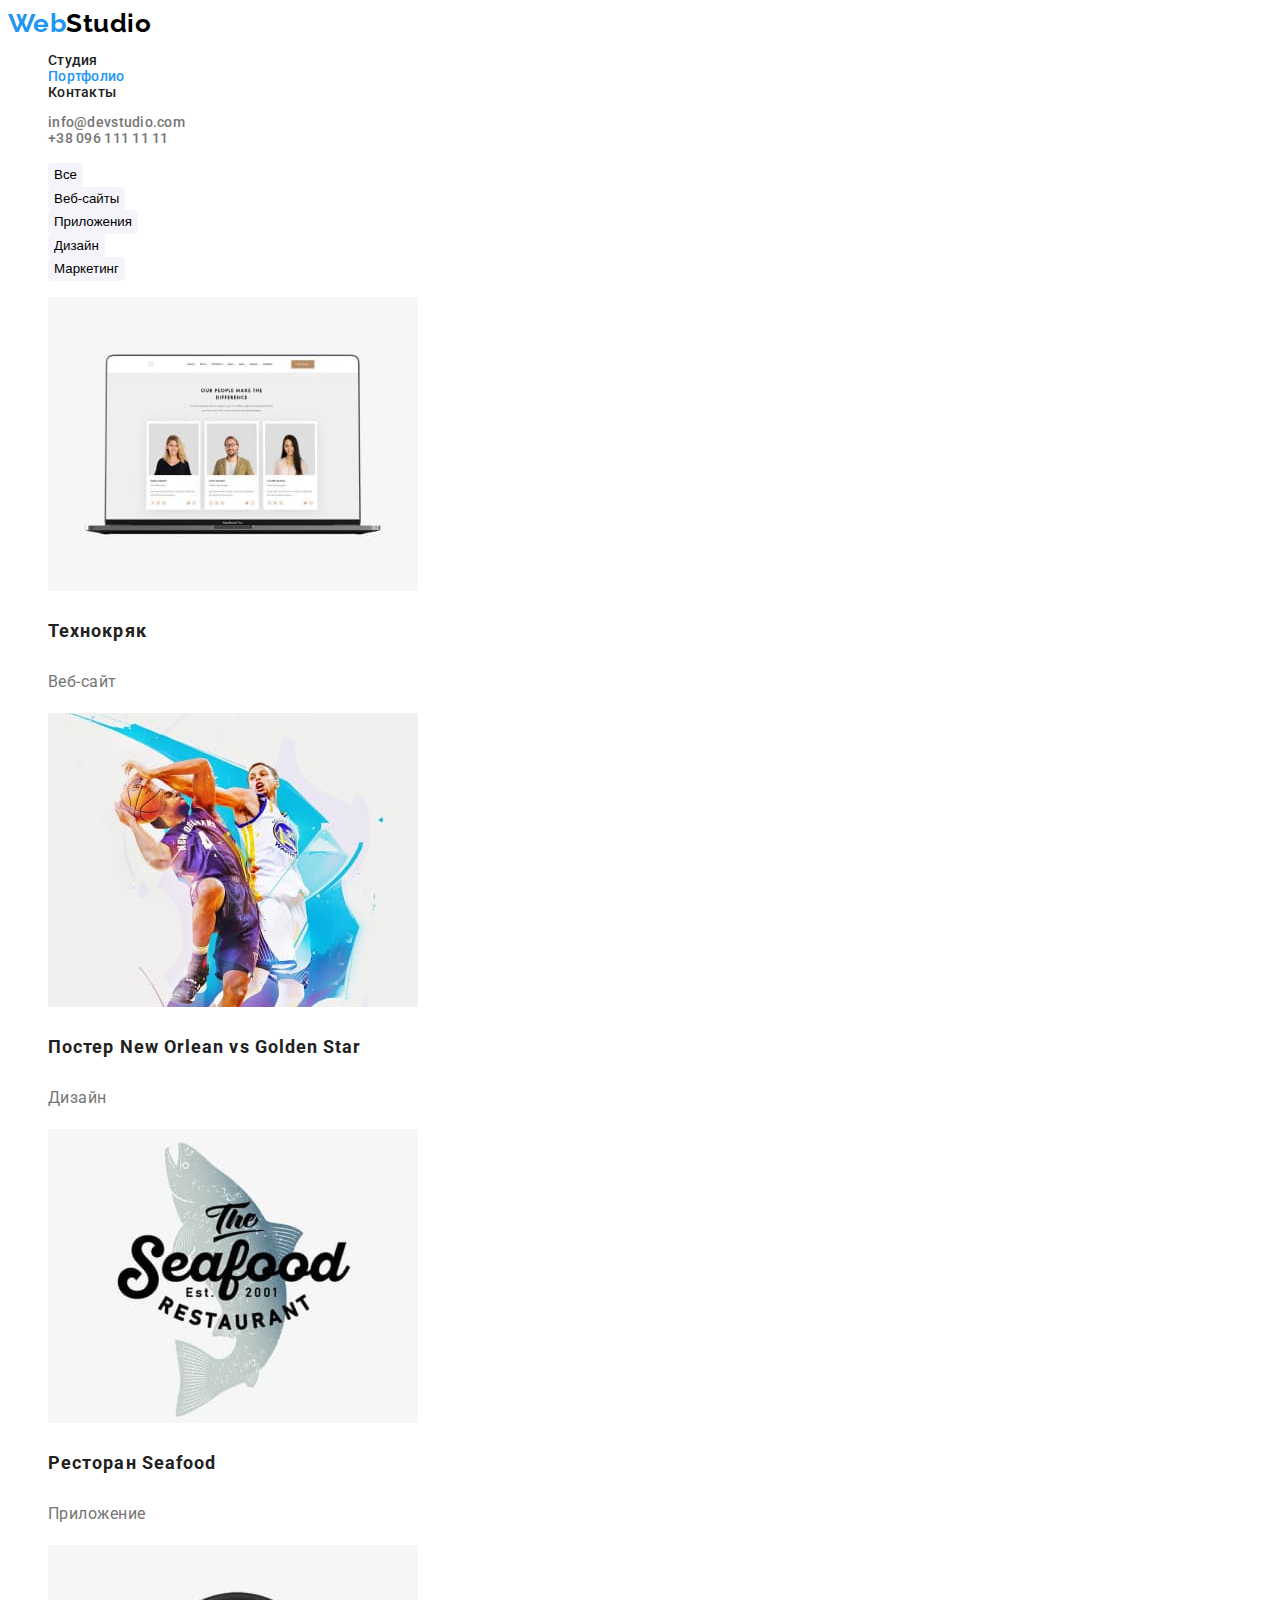
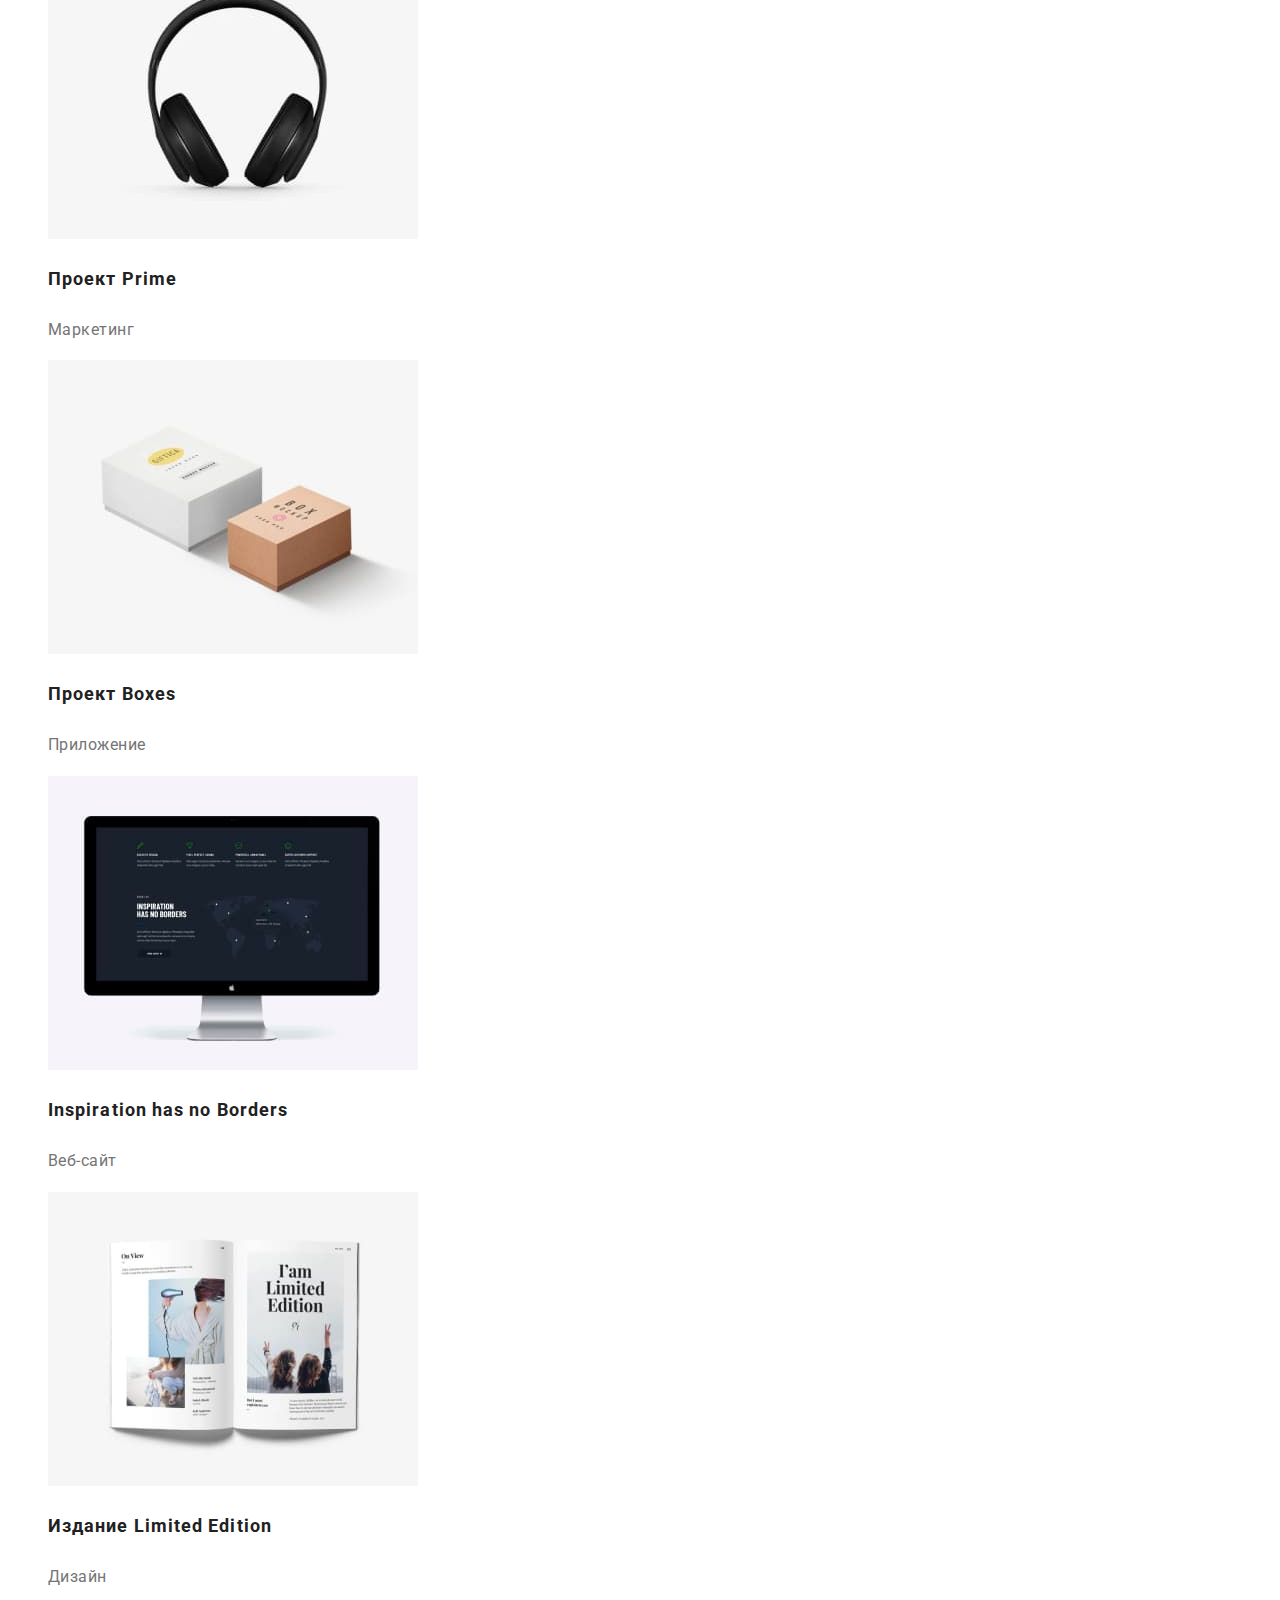
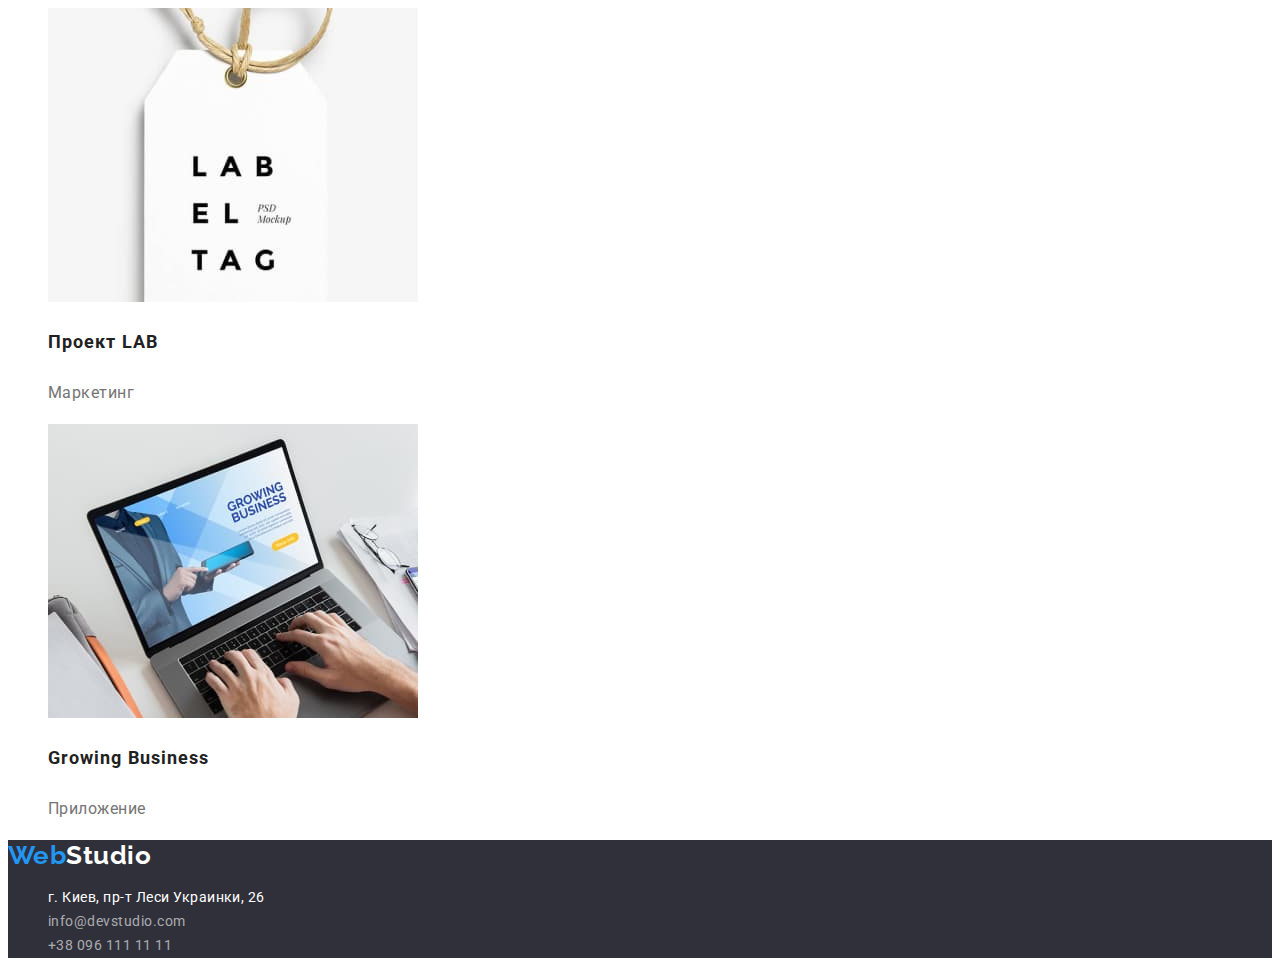
==== portfolio.html @ 3be4a18a "Додав файли з ДЗ 02" ====
<!DOCTYPE html>
<html lang="ru">

<head>
    <meta charset="UTF-8">
    <meta http-equiv="X-UA-Compatible" content="IE=edge">
    <meta name="viewport" content="width=device-width, initial-scale=1.0">
    <title>Студия</title>
    <link rel="preconnect" href="https://fonts.googleapis.com">
    <link rel="preconnect" href="https://fonts.gstatic.com" crossorigin>
    <link
        href="https://fonts.googleapis.com/css2?family=Raleway:wght@700&family=Roboto:wght@400;500;700;900&display=swap"
        rel="stylesheet">
    <link rel="stylesheet" href="./css/styles.css">
</head>

<body>
    <header>
        <nav class="site-nav">
            <a href="./index.html" class="logo">Web<span class="studio">Studio</span></a>
            <ul class="link">
                <li><a href="./index.html" class="link">Студия</a></li>
                <li><a href="./portfolio.html" class="link current">Портфолио</a></li>
                <li><a href="#contacts" class="link">Контакты</a></li>
            </ul>
        </nav>
        <ul class="contact-header">
            <li>
                <a href="mailto:info@devstudio.com" class="e-mail">info@devstudio.com</a>
            </li>
            <li>
                <a href="tel:+380961111111" class="tel">+38 096 111 11 11</a>
            </li>
        </ul>
    </header>

    <main> 

        <section class="products">
            <h1 class="products title" hidden>Реализованные проекты</h1>
                <ul  class="filter">
                    <li><button type="button" class="button all">Все</button></li>
                    <li><button type="button" class="button sites">Веб-сайты</button></li>
                    <li><button type="button" class="button apps">Приложения</button></li>
                    <li><button type="button" class="button design">Дизайн</button></li>
                    <li><button type="button" class="button marketing">Маркетинг</button></li>
                </ul>

                <ul class="projects">
                    <li>
                        <a href="" class="project">
                        <img src="images/portfolio/portfolio-project01.jpg" alt="Ноутбук с открытым сайтом на странице Наша команда" width="370" height="294">
                        <h3 class="project title">Технокряк</h3>
                        <p class="project text">Веб-сайт</p>
                        </a>
                    </li>
                    <li>
                        <a href="" class="project">
                        <img src="images/portfolio/portfolio-project02.jpg" alt="Баскетболист Голден Стар ставит блок игроку Нью Орлеан" width="370" height="294">
                        <h3 class="project title">Постер New Orlean vs Golden Star</h3>
                        <p class="project text">Дизайн</p>
                        </a>
                    </li>
                    <li>
                        <a href="" class="project">
                        <img src="images/portfolio/portfolio-project03.jpg" alt="Лого ресторана с изображением лосося" width="370" height="294">
                        <h3 class="project title">Ресторан Seafood</h3>
                        <p class="project text">Приложение</p>
                        </a>
                    </li>
                    <li>
                        <a href="" class="project">
                        <img src="images/portfolio/portfolio-project04.jpg" alt="Черные беспроводные наушники" width="370" height="294">
                        <h3 class="project title">Проект Prime</h3>
                        <p class="project text">Маркетинг</p>
                        </a>
                    </li>
                    <li>
                        <a href="" class="project">
                        <img src="images/portfolio/portfolio-project05.jpg" alt="Две коробки, белая большего размера, бежевая в два раза меньше" width="370" height="294">
                        <h3 class="project title">Проект Boxes</h3>
                        <p class="project text">Приложение</p>
                        </a>
                    </li>
                    <li>
                        <a href="" class="project">
                        <img src="images/portfolio/portfolio-project06.jpg" alt="Главная страница сайта черного цвета с изображением карты мира" width="370" height="294">
                        <h3 class="project title">Inspiration has no Borders</h3>
                        <p class="project text">Веб-сайт</p>
                        </a>
                    </li>
                    <li>
                        <a href="" class="project">
                        <img src="images/portfolio/portfolio-project07.jpg" alt="Открытый журнал с изображенем девушек" width="370" height="294">
                        <h3 class="project title">Издание Limited Edition</h3>
                        <p class="project text">Дизайн</p>
                        </a>
                    </li>
                    <li>
                        <a href="" class="project">
                        <img src="images/portfolio/portfolio-project08.jpg" alt="Бумажная белая бирка на бежевой веревке с надписью Лаб ель Таг" width="370" height="294">
                        <h3 class="project title">Проект LAB</h3>
                        <p class="project text">Маркетинг</p>
                        </a>
                    </li>
                    <li>
                        <a href="" class="project">
                        <img src="images/portfolio/portfolio-project09.jpg" alt="Мужские руки расположены на клавиатуре ноутбука, на екране главная страница приложения" width="370" height="294">
                        <h3 class="project title">Growing Business</h3>
                        <p class="project text">Приложение</p>
                        </a>
                    </li>
                </ul>
        </section>
    </main>

    <footer>
        <a href="./index.html" class="logo">Web<span class="studio">Studio</span></a>
        <address id="contacts">
            <ul>
                <li class="contact-footer">
                    <a href="https://goo.gl/maps/KWoEnxQkHuekiheN8" class="location" rel="noopener noreferrer"
                        target="_blank">г. Киев, пр-т Леси Украинки, 26</a>
                </li>
                <li class="contact-footer">
                    <a href="mailto:info@devstudio.com" class="mail">info@devstudio.com</a>
                </li>
                <li class="contact-footer">
                    <a href="tel:+380961111111" class="phone">+38 096 111 11 11</a>
                </li>
            </ul>
        </address>
    </footer>

</body>
</html>
---- css/styles.css ----
:root {
  --primary-font-color: #757575;
  --hover-focus-color: #2196f3;
  --header-color: #212121;
}

body {
  background-color: #ffffff;
  font-family: Roboto, sans-serif;
  color: var(--primary-font-color);
  letter-spacing: 0.03em;
}

.title {
  color: var(--header-color);
}

/* header */
/* navigation */

.logo {
  font-family: raleway, sans-serif;
  text-decoration: none;
  font-weight: 700;
  font-size: 26px;
  line-height: 1.2;
  color: var(--hover-focus-color);
}

.site-nav .logo .studio {
  color: #000000;
}

.link,
.contact-header,
.e-mail,
.tel {
  list-style-type: none;
  text-decoration: none;
  font-weight: 500;
  font-size: 14px;
  line-height: 1.14;
  letter-spacing: 0.02em;
}

.site-nav .link {
  color: var(--header-color);
}
.link .current {
  color: var(--hover-focus-color);
}

.link:hover,
.link:focus {
  color: var(--hover-focus-color);
}

.e-mail,
.tel {
  color: var(--primary-font-color);
}

.e-mail:hover,
.e-mail:focus,
.tel:hover,
.tel:focus {
  color: var(--hover-focus-color);
}

/* main */
/* hero-section */
.hero-section {
  background-color: #2f303a;
}

.hero-section.title {
  color: #ffffff;
  font-weight: 900;
  font-size: 44px;
  line-height: 1.36;
  text-align: center;
  letter-spacing: 0.06em;
  text-transform: uppercase;
}

.hero-section .button {
  background: var(--hover-focus-color);
  border: none;
  border-radius: 4px;
  color: #ffffff;
  font-weight: 700;
  font-size: 16px;
  line-height: 1.87;
  letter-spacing: 0.06em;
}

.hero-section .button:hover,
.button:focus {
  background: #188ce8;
}

.button {
  cursor: pointer;
}

/* features-secnion */
.feature {
  list-style-type: none;
  font-size: 14px;
}

.feature .title {
  line-height: 1.14;
  text-transform: uppercase;
}

.feature .text {
  line-height: 1.71;
}

/* services-section */
.images {
  list-style-type: none;
}

.services.title {
  font-size: 36px;
  line-height: 1.17;
  text-align: center;
}

/* team-section */
.team {
  background: #f5f4fa;
}

.team .title {
  text-align: center;
  font-size: 36px;
  line-height: 1.17;
}

.team .card .title {
  font-weight: 500;
}

.team .card {
  background: #ffffff;
  list-style-type: none;
  text-align: center;
  font-size: 16px;
  line-height: 1.19;
}

/* footer */
footer {
  background: #2f303a;
  font-size: 14px;
  line-height: 1.71;
}

.logo .studio {
  color: #ffffff;
}

.location {
  text-decoration: none;
  font-style: normal;
  color: #ffffff;
}

.contact-footer {
  list-style-type: none;
  font-style: normal;
}

.contact-footer .mail,
.phone {
  color: rgba(255, 255, 255, 0.6);
  text-decoration: none;
}

.location:hover,
.location:focus,
.mail:hover,
.mail:focus,
.phone:hover,
.phone:focus {
  color: var(--hover-focus-color);
}

/* portfolio-page */
/* main-products */
.filter {
  list-style-type: none;
}

.filter .button.all,
.sites,
.apps,
.design,
.marketing {
  background: #f5f4fa;
  border: none;
  border-radius: 4px;
  font-weight: 500;
  line-height: 1.62;
}

.filter .button:active,
.filter .button:hover,
.filter .button:focus {
  background: var(--hover-focus-color);
  color: #ffffff;
}

.projects {
  list-style-type: none;
}

.project {
  text-decoration: none;
  background: #ffffff;
}

.project .title {
  text-decoration: none;
  font-size: 18px;
  line-height: 2;
  letter-spacing: 0.06em;
}

.project .text {
  color: var(--primary-font-color);
  font-size: 16px;
  line-height: 1.87;
}
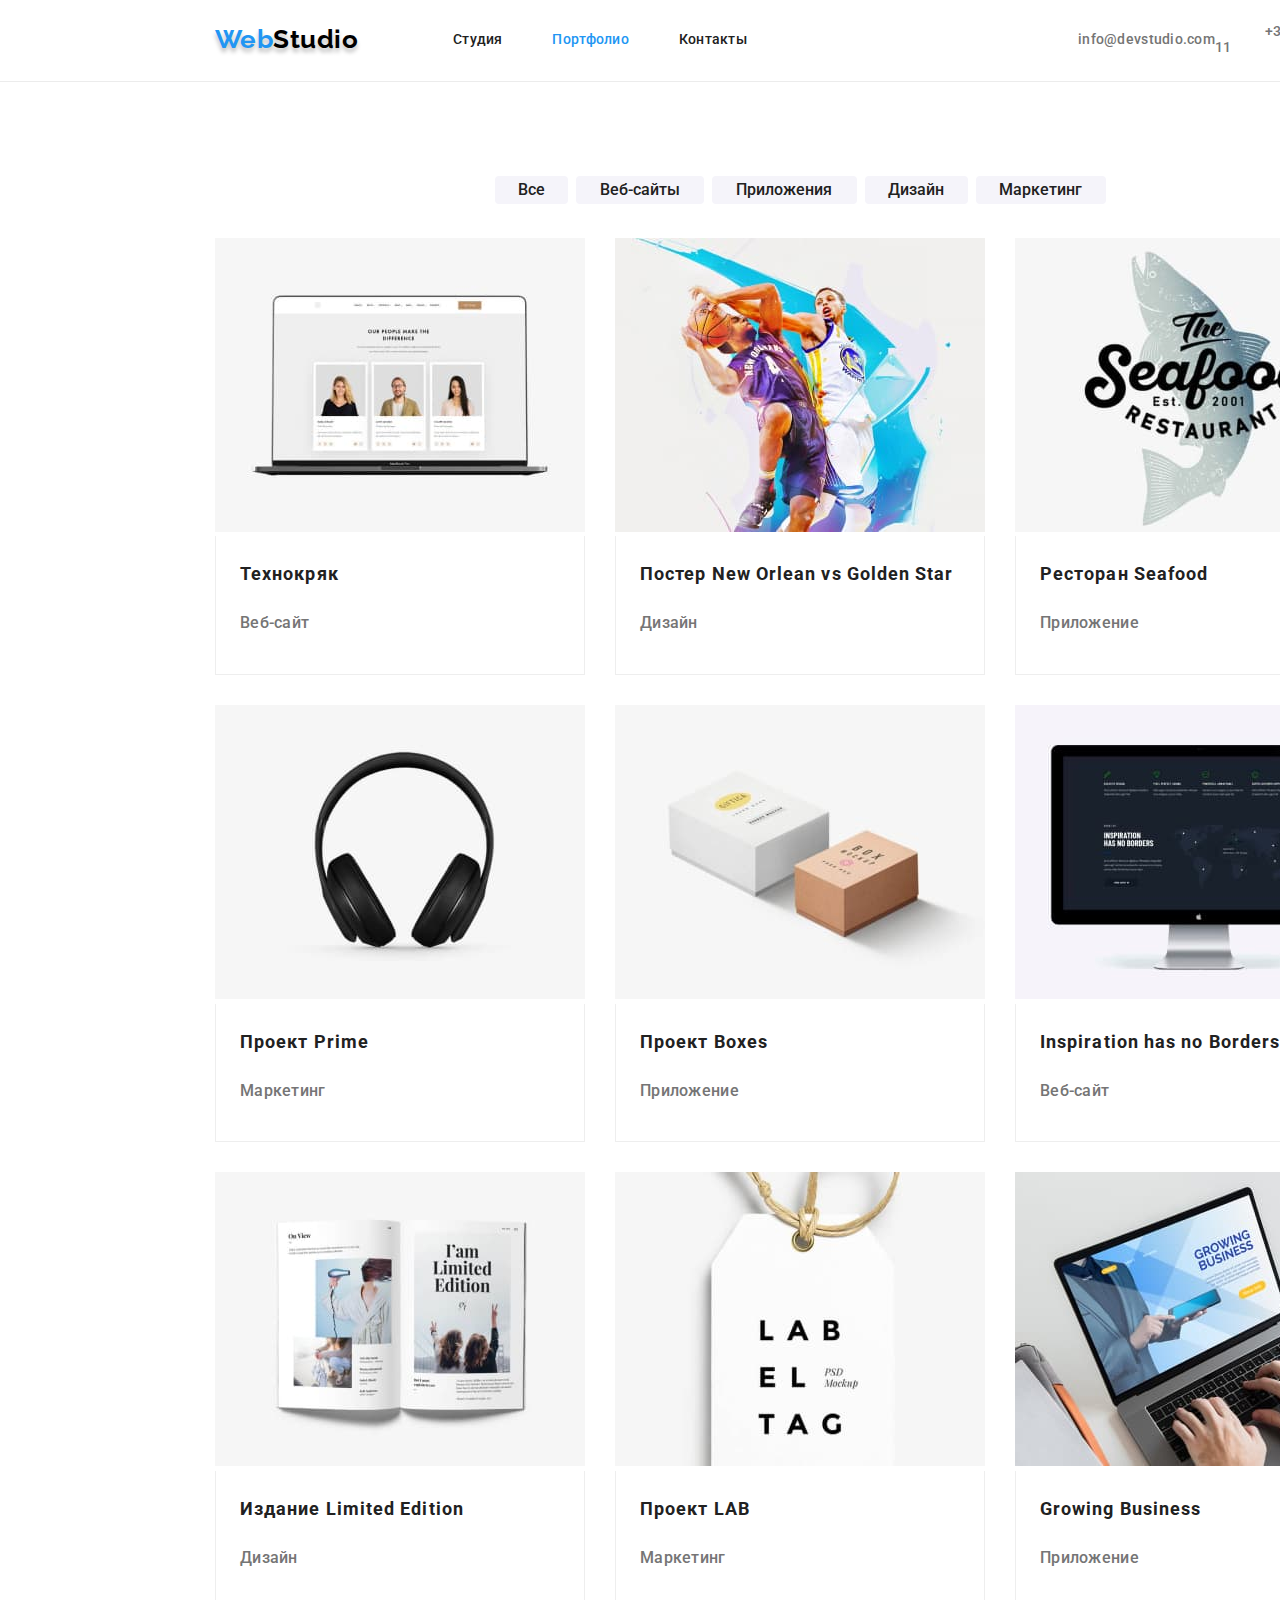
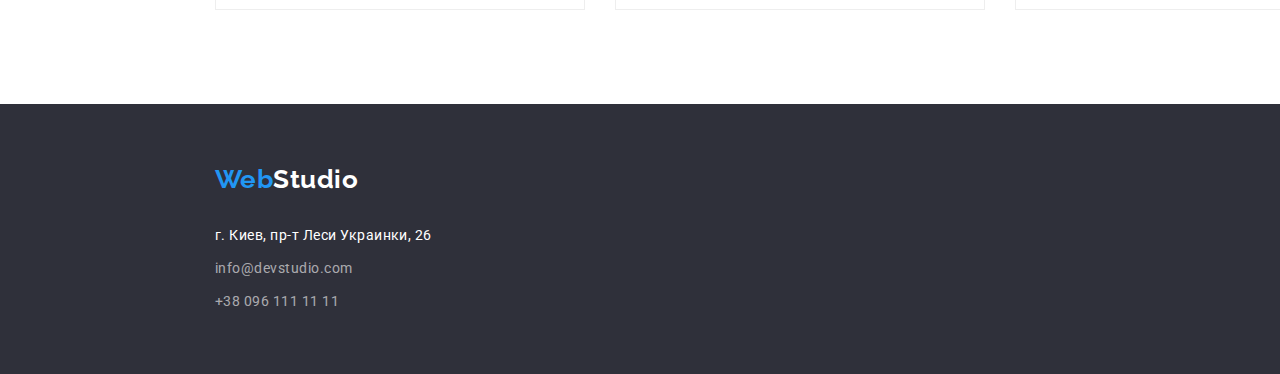
==== commit bbae1333: "До внутрішньої перевірки" ====
--- a/portfolio.html
+++ b/portfolio.html
@@ -6,6 +6,7 @@
     <meta http-equiv="X-UA-Compatible" content="IE=edge">
     <meta name="viewport" content="width=device-width, initial-scale=1.0">
     <title>Студия</title>
+    <link rel="stylesheet" href="./css/modern-normalize.css">
     <link rel="preconnect" href="https://fonts.googleapis.com">
     <link rel="preconnect" href="https://fonts.gstatic.com" crossorigin>
     <link
@@ -15,122 +16,154 @@
 </head>
 
 <body>
-    <header>
-        <nav class="site-nav">
-            <a href="./index.html" class="logo">Web<span class="studio">Studio</span></a>
-            <ul class="link">
-                <li><a href="./index.html" class="link">Студия</a></li>
-                <li><a href="./portfolio.html" class="link current">Портфолио</a></li>
-                <li><a href="#contacts" class="link">Контакты</a></li>
+    <header class="header section site-nav">
+        <div class="container">
+            <nav class="site-nav">
+                <a href="./index.html" class="logo">Web<span class="studio">Studio</span></a>
+                <ul class="links">
+                    <li class="link"><a href="./index.html" class="page">Студия</a></li>
+                    <li class="link"><a href="./portfolio.html" class="page current">Портфолио</a></li>
+                    <li class="link"><a href="#contacts" class="page">Контакты</a></li>
+                </ul>
+            </nav>
+            <ul class="contact-header">
+                <li>
+                    <a href="mailto:info@devstudio.com" class="e-mail">info@devstudio.com</a>
+                </li>
+                <li>
+                    <a href="tel:+380961111111" class="tel">+38 096 111 11 11</a>
+                </li>
             </ul>
-        </nav>
-        <ul class="contact-header">
-            <li>
-                <a href="mailto:info@devstudio.com" class="e-mail">info@devstudio.com</a>
-            </li>
-            <li>
-                <a href="tel:+380961111111" class="tel">+38 096 111 11 11</a>
-            </li>
-        </ul>
+        </div>
     </header>
 
     <main> 
 
-        <section class="products">
-            <h1 class="products title" hidden>Реализованные проекты</h1>
-                <ul  class="filter">
-                    <li><button type="button" class="button all">Все</button></li>
-                    <li><button type="button" class="button sites">Веб-сайты</button></li>
-                    <li><button type="button" class="button apps">Приложения</button></li>
-                    <li><button type="button" class="button design">Дизайн</button></li>
-                    <li><button type="button" class="button marketing">Маркетинг</button></li>
-                </ul>
+        <section class="products section">
+            <div class="container">
+                <h1 class="products title">Реализованные проекты</h1>
+                    <ul  class="filters">
+                        <li><button type="button" class="button all">Все</button></li>
+                        <li><button type="button" class="button sites">Веб-сайты</button></li>
+                        <li><button type="button" class="button apps">Приложения</button></li>
+                        <li><button type="button" class="button design">Дизайн</button></li>
+                        <li><button type="button" class="button marketing">Маркетинг</button></li>
+                    </ul>
 
-                <ul class="projects">
-                    <li>
-                        <a href="" class="project">
-                        <img src="images/portfolio/portfolio-project01.jpg" alt="Ноутбук с открытым сайтом на странице Наша команда" width="370" height="294">
-                        <h3 class="project title">Технокряк</h3>
-                        <p class="project text">Веб-сайт</p>
-                        </a>
-                    </li>
-                    <li>
-                        <a href="" class="project">
-                        <img src="images/portfolio/portfolio-project02.jpg" alt="Баскетболист Голден Стар ставит блок игроку Нью Орлеан" width="370" height="294">
-                        <h3 class="project title">Постер New Orlean vs Golden Star</h3>
-                        <p class="project text">Дизайн</p>
-                        </a>
-                    </li>
-                    <li>
-                        <a href="" class="project">
-                        <img src="images/portfolio/portfolio-project03.jpg" alt="Лого ресторана с изображением лосося" width="370" height="294">
-                        <h3 class="project title">Ресторан Seafood</h3>
-                        <p class="project text">Приложение</p>
-                        </a>
-                    </li>
-                    <li>
-                        <a href="" class="project">
-                        <img src="images/portfolio/portfolio-project04.jpg" alt="Черные беспроводные наушники" width="370" height="294">
-                        <h3 class="project title">Проект Prime</h3>
-                        <p class="project text">Маркетинг</p>
-                        </a>
-                    </li>
-                    <li>
-                        <a href="" class="project">
-                        <img src="images/portfolio/portfolio-project05.jpg" alt="Две коробки, белая большего размера, бежевая в два раза меньше" width="370" height="294">
-                        <h3 class="project title">Проект Boxes</h3>
-                        <p class="project text">Приложение</p>
-                        </a>
-                    </li>
-                    <li>
-                        <a href="" class="project">
-                        <img src="images/portfolio/portfolio-project06.jpg" alt="Главная страница сайта черного цвета с изображением карты мира" width="370" height="294">
-                        <h3 class="project title">Inspiration has no Borders</h3>
-                        <p class="project text">Веб-сайт</p>
-                        </a>
-                    </li>
-                    <li>
-                        <a href="" class="project">
-                        <img src="images/portfolio/portfolio-project07.jpg" alt="Открытый журнал с изображенем девушек" width="370" height="294">
-                        <h3 class="project title">Издание Limited Edition</h3>
-                        <p class="project text">Дизайн</p>
-                        </a>
-                    </li>
-                    <li>
-                        <a href="" class="project">
-                        <img src="images/portfolio/portfolio-project08.jpg" alt="Бумажная белая бирка на бежевой веревке с надписью Лаб ель Таг" width="370" height="294">
-                        <h3 class="project title">Проект LAB</h3>
-                        <p class="project text">Маркетинг</p>
-                        </a>
-                    </li>
-                    <li>
-                        <a href="" class="project">
-                        <img src="images/portfolio/portfolio-project09.jpg" alt="Мужские руки расположены на клавиатуре ноутбука, на екране главная страница приложения" width="370" height="294">
-                        <h3 class="project title">Growing Business</h3>
-                        <p class="project text">Приложение</p>
-                        </a>
-                    </li>
-                </ul>
+                    <ul class="projects">
+                        <li class="project">
+                            <a href="" class="link">
+                            <img src="images/portfolio/portfolio-project01.jpg" alt="Ноутбук с открытым сайтом на странице Наша команда" width="370" height="294">
+                            <div class="discription">
+                                <h2 class="title">Технокряк</h2>
+                                <p class="text">Веб-сайт</p>
+                            </div>
+                            </a>
+                        </li>
+
+                        <li class="project">
+                            <a href="" class="link">
+                            <img src="images/portfolio/portfolio-project02.jpg" alt="Баскетболист Голден Стар ставит блок игроку Нью Орлеан" width="370" height="294">
+                            <div class="discription">
+                                <h2 class="title">Постер New Orlean vs Golden Star</h2>
+                                <p class="text">Дизайн</p>
+                            </div>
+                            </a>
+                        </li>
+
+                        <li class="project">
+                            <a href="" class="link">
+                            <img src="images/portfolio/portfolio-project03.jpg" alt="Лого ресторана с изображением лосося" width="370" height="294">
+                            <div class="discription">
+                                <h2 class="title">Ресторан Seafood</h2>
+                                <p class="text">Приложение</p>
+                            </div>
+                            </a>
+                        </li>
+
+                        <li class="project">
+                            <a href="" class="link">
+                            <img src="images/portfolio/portfolio-project04.jpg" alt="Черные беспроводные наушники" width="370" height="294">
+                            <div class="discription">
+                                <h2 class="title">Проект Prime</h2>
+                                <p class="text">Маркетинг</p>
+                            </div>
+                            </a>
+                        </li>
+
+                        <li class="project">
+                            <a href="" class="link">
+                            <img src="images/portfolio/portfolio-project05.jpg" alt="Две коробки, белая большего размера, бежевая в два раза меньше" width="370" height="294">
+                            <div class="discription">
+                                <h2 class="title">Проект Boxes</h2>
+                                <p class="text">Приложение</p>
+                            </div>
+                            </a>
+                        </li>
+
+                        <li class="project">
+                            <a href="" class="link">
+                            <img src="images/portfolio/portfolio-project06.jpg" alt="Главная страница сайта черного цвета с изображением карты мира" width="370" height="294">
+                            <div class="discription">
+                                <h2 class="title">Inspiration has no Borders</h2>
+                                <p class="text">Веб-сайт</p>
+                            </div>
+                            </a>
+                        </li>
+
+                        <li class="project">
+                            <a href="" class="link">
+                            <img src="images/portfolio/portfolio-project07.jpg" alt="Открытый журнал с изображенем девушек" width="370" height="294">
+                            <div class="discription">
+                                <h2 class="title">Издание Limited Edition</h2>
+                                <p class="text">Дизайн</p>
+                            </div>
+                            </a>
+                        </li>
+
+                        <li class="project">
+                            <a href="" class="link">
+                            <img src="images/portfolio/portfolio-project08.jpg" alt="Бумажная белая бирка на бежевой веревке с надписью Лаб ель Таг" width="370" height="294">
+                            <div class="discription">
+                                <h2 class="title">Проект LAB</h2>
+                                <p class="text">Маркетинг</p>
+                            </div>
+                            </a>
+                        </li>
+
+                        <li class="project">
+                            <a href="" class="link">
+                            <img src="images/portfolio/portfolio-project09.jpg" alt="Мужские руки расположены на клавиатуре ноутбука, на екране главная страница приложения" width="370" height="294">
+                            <div class="discription">
+                                <h2 class="title">Growing Business</h2>
+                                <p class="text">Приложение</p>
+                            </div>
+                            </a>
+                        </li>
+                    </ul>
+                </div>
         </section>
     </main>
 
-    <footer>
-        <a href="./index.html" class="logo">Web<span class="studio">Studio</span></a>
-        <address id="contacts">
-            <ul>
-                <li class="contact-footer">
-                    <a href="https://goo.gl/maps/KWoEnxQkHuekiheN8" class="location" rel="noopener noreferrer"
-                        target="_blank">г. Киев, пр-т Леси Украинки, 26</a>
-                </li>
-                <li class="contact-footer">
-                    <a href="mailto:info@devstudio.com" class="mail">info@devstudio.com</a>
-                </li>
-                <li class="contact-footer">
-                    <a href="tel:+380961111111" class="phone">+38 096 111 11 11</a>
-                </li>
-            </ul>
-        </address>
+    <footer class="section">
+        <div class="container">
+            <a href="./index.html" class="logo">Web<span class="studio">Studio</span></a>
+            <address id="contacts">
+                <ul class="contacts">
+                    <li class="contact-footer">
+                        <a href="https://goo.gl/maps/KWoEnxQkHuekiheN8" class="location" rel="noopener noreferrer"
+                            target="_blank">г. Киев, пр-т Леси Украинки, 26</a>
+                    </li>
+                    <li class="contact-footer">
+                        <a href="mailto:info@devstudio.com" class="mail">info@devstudio.com</a>
+                    </li>
+                    <li class="contact-footer">
+                        <a href="tel:+380961111111" class="phone">+38 096 111 11 11</a>
+                    </li>
+                </ul>
+            </address>
+        </div>
     </footer>
-
+ 
 </body>
 </html>--- a/css/styles.css
+++ b/css/styles.css
@@ -2,6 +2,16 @@
   --primary-font-color: #757575;
   --hover-focus-color: #2196f3;
   --header-color: #212121;
+}
+
+html {
+  box-sizing: border-box;
+}
+
+*,
+*::before,
+*::after {
+  box-sizing: border-box;
 }
 
 body {
@@ -9,14 +19,63 @@
   font-family: Roboto, sans-serif;
   color: var(--primary-font-color);
   letter-spacing: 0.03em;
+
+  width: 1600px;
+  display: flex;
+  flex-direction: column;
+  margin-right: auto;
+  margin-left: auto;
+}
+
+.section {
+  width: 1600px;
+
+  display: flex;
+  padding-top: 94px;
+  padding-bottom: 94px;
+  justify-content: center;
+}
+
+.container {
+  width: 1200px;
+  display: flex;
+  padding-right: 15px;
+  padding-left: 15px;
 }
 
 .title {
   color: var(--header-color);
 }
 
+ul {
+  list-style-type: none;
+
+  margin: 0px;
+  padding-left: 0px;
+  display: flex;
+}
+
+h1,
+h2,
+h3,
+h4,
+h5,
+h6 {
+  margin: 0px;
+}
+
 /* header */
 /* navigation */
+
+.section.site-nav {
+  padding-top: 24px;
+  padding-bottom: 25px;
+  border-bottom: 1px solid #ececec;
+}
+
+.container > .site-nav {
+  display: flex;
+}
 
 .logo {
   font-family: raleway, sans-serif;
@@ -25,6 +84,9 @@
   font-size: 26px;
   line-height: 1.2;
   color: var(--hover-focus-color);
+  text-shadow: 0px 4px 4px rgba(0, 0, 0, 0.25);
+
+  width: 145px;
 }
 
 .site-nav .logo .studio {
@@ -35,7 +97,6 @@
 .contact-header,
 .e-mail,
 .tel {
-  list-style-type: none;
   text-decoration: none;
   font-weight: 500;
   font-size: 14px;
@@ -43,21 +104,43 @@
   letter-spacing: 0.02em;
 }
 
-.site-nav .link {
+.links {
+  width: 294px;
+  margin-left: 93px;
+  justify-content: space-between;
+  align-items: center;
+}
+
+.site-nav .page {
   color: var(--header-color);
 }
-.link .current {
+
+.page {
+  text-decoration: none;
+}
+
+.page.current {
   color: var(--hover-focus-color);
 }
 
-.link:hover,
-.link:focus {
+.page:hover,
+.page:focus {
   color: var(--hover-focus-color);
 }
 
-.e-mail,
+.contact-header {
+  align-items: center;
+  margin-left: 331px;
+}
+
+.e-mail {
+  color: var(--primary-font-color);
+}
+
 .tel {
   color: var(--primary-font-color);
+
+  margin-left: 50px;
 }
 
 .e-mail:hover,
@@ -69,11 +152,19 @@
 
 /* main */
 /* hero-section */
-.hero-section {
+.hero.section {
   background-color: #2f303a;
-}
-
-.hero-section.title {
+
+  padding-top: 200px;
+  padding-bottom: 200px;
+}
+
+.hero > .container {
+  flex-direction: column;
+  align-items: center;
+}
+
+.hero.title {
   color: #ffffff;
   font-weight: 900;
   font-size: 44px;
@@ -81,17 +172,25 @@
   text-align: center;
   letter-spacing: 0.06em;
   text-transform: uppercase;
-}
-
-.hero-section .button {
-  background: var(--hover-focus-color);
+
+  width: 696px;
+}
+
+.hero .button {
+  background-color: var(--hover-focus-color);
   border: none;
   border-radius: 4px;
+  box-shadow: 0px 4px 4px rgba(0, 0, 0, 0.15);
+
   color: #ffffff;
   font-weight: 700;
   font-size: 16px;
   line-height: 1.87;
   letter-spacing: 0.06em;
+
+  width: 200px;
+  padding: 10px 31px;
+  margin-top: 30px;
 }
 
 .hero-section .button:hover,
@@ -100,27 +199,59 @@
 }
 
 .button {
+  font-family: Roboto, sans-serif;
   cursor: pointer;
 }
 
-/* features-secnion */
+/* features-section */
+.features.title {
+  display: none;
+}
+
+.features-list {
+  font-size: 14px;
+  justify-content: space-between;
+}
+
 .feature {
-  list-style-type: none;
-  font-size: 14px;
-}
-
-.feature .title {
+  width: 270px;
+}
+
+.feature:not(:last-child) {
+  margin-right: 30px;
+}
+
+.feature > .title {
   line-height: 1.14;
   text-transform: uppercase;
 }
 
-.feature .text {
+.feature > .text {
   line-height: 1.71;
+  margin-top: 10px;
+  margin-bottom: 0px;
 }
 
 /* services-section */
+.services.section {
+  padding-top: 0px;
+}
+
+.services > .container {
+  flex-direction: column;
+}
+
 .images {
-  list-style-type: none;
+  flex-basis: calc((100% - 60px) / 3);
+  margin-top: 50px;
+}
+
+.image {
+  flex-basis: calc((100% - 60px) / 3);
+}
+
+.image:not(:last-child) {
+  margin-right: 30px;
 }
 
 .services.title {
@@ -130,33 +261,78 @@
 }
 
 /* team-section */
-.team {
+.team.section {
   background: #f5f4fa;
 }
 
-.team .title {
-  text-align: center;
+.team > .container {
+  flex-direction: column;
+}
+
+.team.title {
   font-size: 36px;
   line-height: 1.17;
-}
-
-.team .card .title {
-  font-weight: 500;
-}
-
-.team .card {
+
+  text-align: center;
+}
+
+.team.cards {
+  margin-top: 50px;
+}
+
+.card {
   background: #ffffff;
-  list-style-type: none;
   text-align: center;
   font-size: 16px;
   line-height: 1.19;
+
+  flex-basis: calc((100% - 90px) / 4);
+}
+
+.card:not(:last-child) {
+  margin-right: 30px;
+}
+
+.card > img {
+  display: block;
+}
+
+.card > .title {
+  font-weight: 500;
+  margin-right: 0px;
+}
+
+div.card-name {
+  box-shadow: 0px 1px 3px rgba(0, 0, 0, 0.12), 0px 1px 1px rgba(0, 0, 0, 0.14),
+    0px 2px 1px rgba(0, 0, 0, 0.2);
+  border-radius: 0px 0px 4px 4px;
+
+  padding-top: 30px;
+  padding-bottom: 30px;
+}
+
+.position {
+  margin-top: 10px;
+  margin-bottom: 0px;
 }
 
 /* footer */
-footer {
+footer.section {
   background: #2f303a;
   font-size: 14px;
   line-height: 1.71;
+
+  width: 1600px;
+  padding-top: 60px;
+  padding-bottom: 60px;
+}
+
+footer > .container {
+  flex-direction: column;
+}
+
+footer .logo {
+  text-shadow: none;
 }
 
 .logo .studio {
@@ -169,9 +345,15 @@
   color: #ffffff;
 }
 
+.contacts {
+  flex-direction: column;
+
+  margin-top: 20px;
+}
+
 .contact-footer {
-  list-style-type: none;
   font-style: normal;
+  margin-top: 9px;
 }
 
 .contact-footer .mail,
@@ -191,11 +373,22 @@
 
 /* portfolio-page */
 /* main-products */
-.filter {
-  list-style-type: none;
-}
-
-.filter .button.all,
+.products > .container {
+  flex-direction: column;
+  align-items: center;
+}
+
+.filters {
+  width: 611px;
+  justify-content: space-between;
+  margin-bottom: 34px;
+}
+
+.products.title {
+  display: none;
+}
+
+.all,
 .sites,
 .apps,
 .design,
@@ -204,33 +397,78 @@
   border: none;
   border-radius: 4px;
   font-weight: 500;
+  font-size: 16px;
+  color: var(--header-color);
   line-height: 1.62;
 }
-
-.filter .button:active,
-.filter .button:hover,
-.filter .button:focus {
+.all {
+  width: 73px;
+}
+
+.sites {
+  width: 128px;
+}
+
+.apps {
+  width: 145px;
+}
+
+.design {
+  width: 103px;
+}
+
+.marketing {
+  width: 130px;
+}
+
+.filters .button:active,
+.filters .button:hover,
+.filters .button:focus {
   background: var(--hover-focus-color);
   color: #ffffff;
 }
 
+.filters .button:active {
+  box-shadow: 0px 3px 1px rgba(0, 0, 0, 0.1), 0px 1px 2px rgba(0, 0, 0, 0.08),
+    0px 2px 2px rgba(0, 0, 0, 0.12);
+}
+
 .projects {
-  list-style-type: none;
+  flex-wrap: wrap;
+  margin-top: -30px;
+  margin-left: -30px;
+}
+
+.project > img {
+  display: block;
 }
 
 .project {
-  text-decoration: none;
   background: #ffffff;
-}
-
-.project .title {
-  text-decoration: none;
+
+  flex-basis: calc(100% / 3 - 30px);
+  margin-left: 30px;
+  margin-top: 30px;
+}
+
+.project.link {
+  text-decoration: none;
+}
+
+.discription {
+  border: 1px solid #eeeeee;
+  border-top: none;
+
+  padding: 20px 24px;
+}
+
+.discription .title {
   font-size: 18px;
   line-height: 2;
   letter-spacing: 0.06em;
 }
 
-.project .text {
+.discription .text {
   color: var(--primary-font-color);
   font-size: 16px;
   line-height: 1.87;
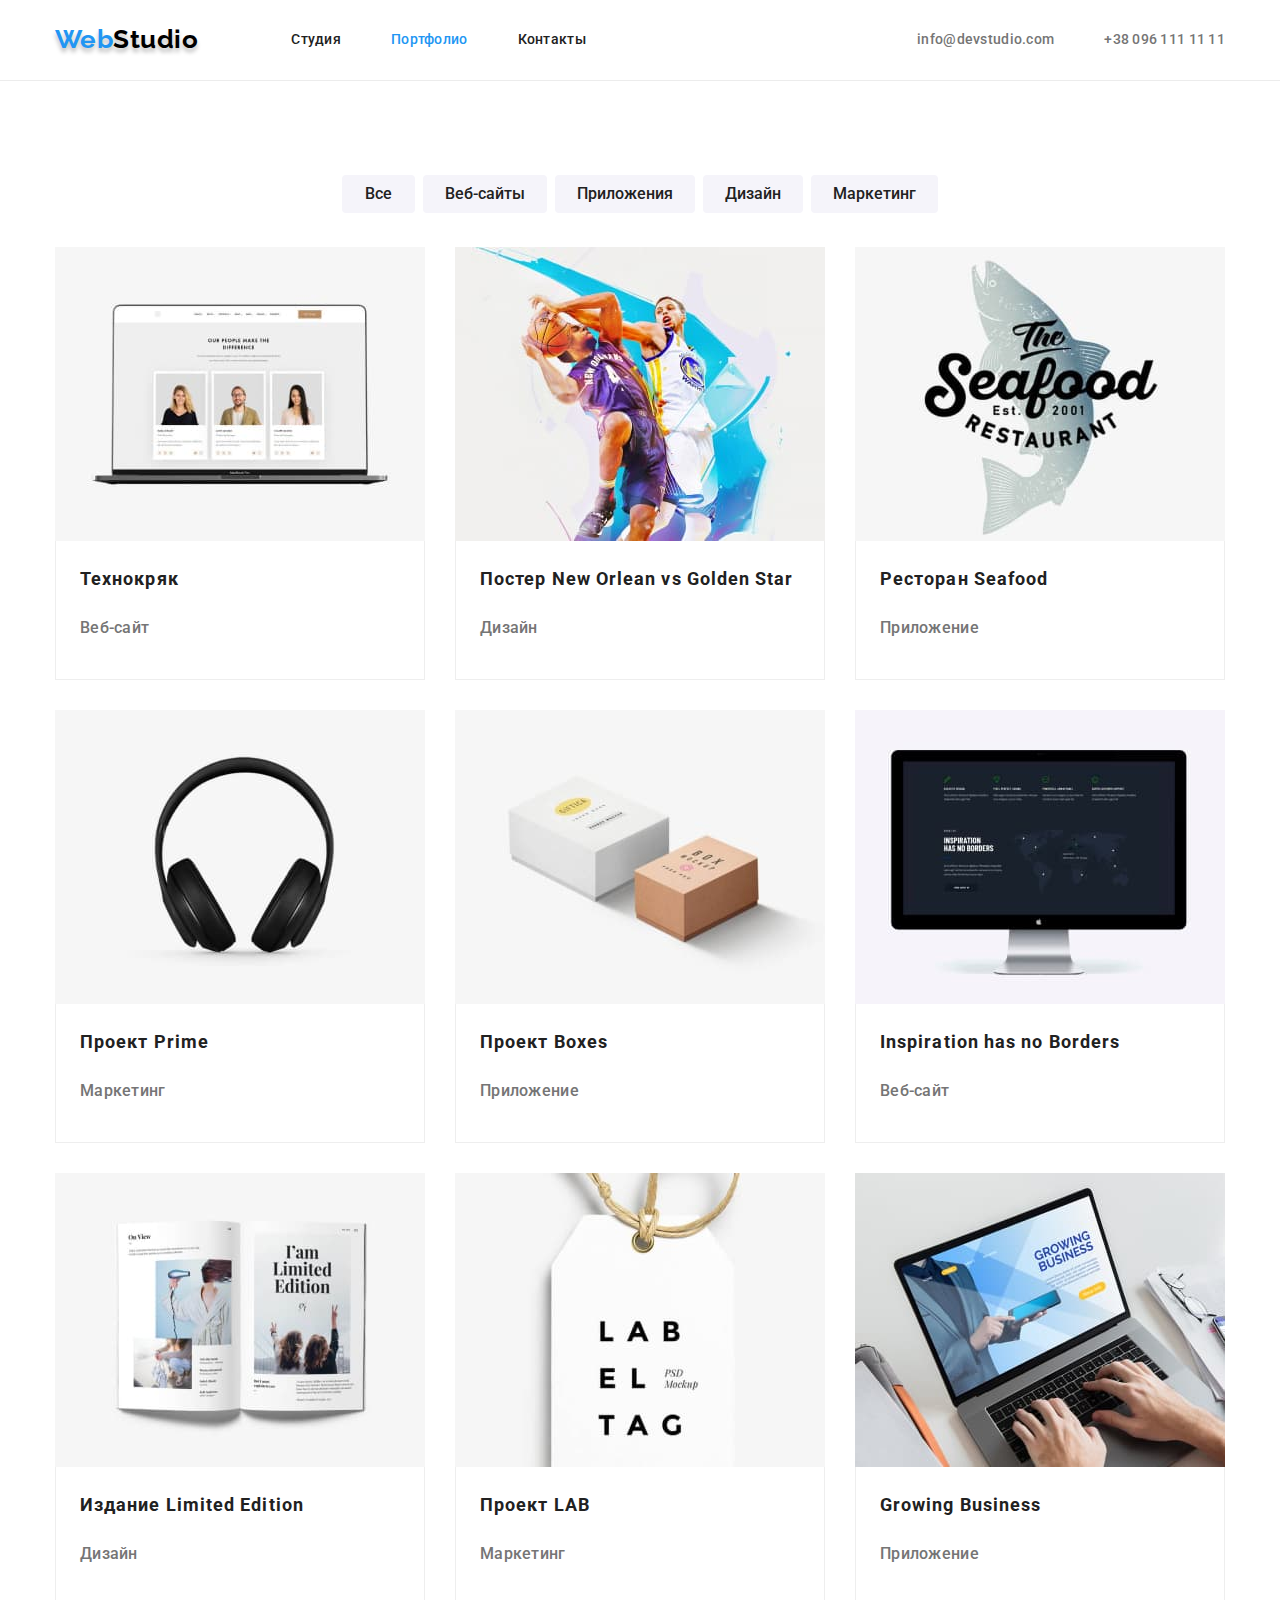
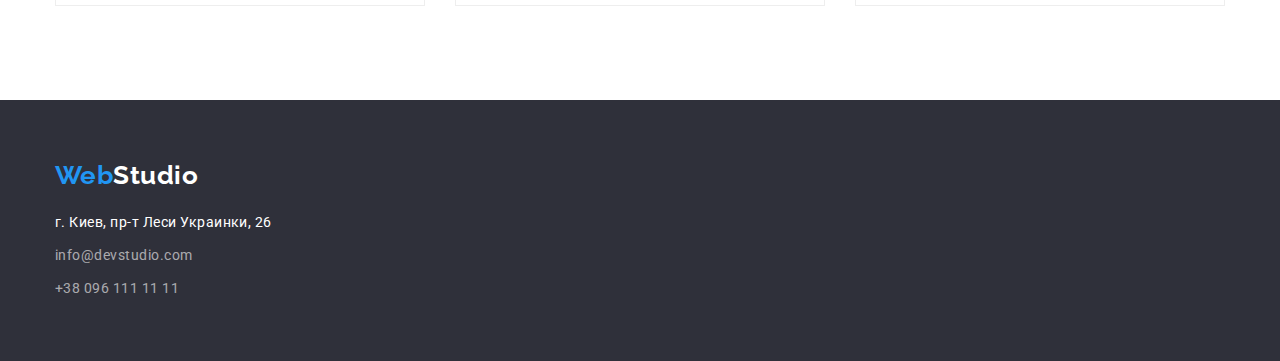
==== commit d5172ea7: "I think I`ve done" ====
--- a/portfolio.html
+++ b/portfolio.html
@@ -6,12 +6,13 @@
     <meta http-equiv="X-UA-Compatible" content="IE=edge">
     <meta name="viewport" content="width=device-width, initial-scale=1.0">
     <title>Студия</title>
-    <link rel="stylesheet" href="./css/modern-normalize.css">
+    
     <link rel="preconnect" href="https://fonts.googleapis.com">
     <link rel="preconnect" href="https://fonts.gstatic.com" crossorigin>
     <link
         href="https://fonts.googleapis.com/css2?family=Raleway:wght@700&family=Roboto:wght@400;500;700;900&display=swap"
         rel="stylesheet">
+    <link rel="stylesheet" href="./css/modern-normalize.css">
     <link rel="stylesheet" href="./css/styles.css">
 </head>
 
@@ -43,101 +44,101 @@
             <div class="container">
                 <h1 class="products title">Реализованные проекты</h1>
                     <ul  class="filters">
-                        <li><button type="button" class="button all">Все</button></li>
-                        <li><button type="button" class="button sites">Веб-сайты</button></li>
-                        <li><button type="button" class="button apps">Приложения</button></li>
-                        <li><button type="button" class="button design">Дизайн</button></li>
-                        <li><button type="button" class="button marketing">Маркетинг</button></li>
+                        <li class="filter"><button type="button" class="button all">Все</button></li>
+                        <li class="filter"><button type="button" class="button sites">Веб-сайты</button></li>
+                        <li class="filter"><button type="button" class="button apps">Приложения</button></li>
+                        <li class="filter"><button type="button" class="button design">Дизайн</button></li>
+                        <li class="filter"><button type="button" class="button marketing">Маркетинг</button></li>
                     </ul>
 
                     <ul class="projects">
                         <li class="project">
                             <a href="" class="link">
-                            <img src="images/portfolio/portfolio-project01.jpg" alt="Ноутбук с открытым сайтом на странице Наша команда" width="370" height="294">
-                            <div class="discription">
-                                <h2 class="title">Технокряк</h2>
-                                <p class="text">Веб-сайт</p>
-                            </div>
+                                <img src="images/portfolio/portfolio-project01.jpg" alt="Ноутбук с открытым сайтом на странице Наша команда" width="370" height="294">
+                                <div class="discription">
+                                    <h2 class="title">Технокряк</h2>
+                                    <p class="text">Веб-сайт</p>
+                                </div>
                             </a>
                         </li>
 
                         <li class="project">
                             <a href="" class="link">
-                            <img src="images/portfolio/portfolio-project02.jpg" alt="Баскетболист Голден Стар ставит блок игроку Нью Орлеан" width="370" height="294">
-                            <div class="discription">
-                                <h2 class="title">Постер New Orlean vs Golden Star</h2>
-                                <p class="text">Дизайн</p>
-                            </div>
+                                <img src="images/portfolio/portfolio-project02.jpg" alt="Баскетболист Голден Стар ставит блок игроку Нью Орлеан" width="370" height="294">
+                                <div class="discription">
+                                    <h2 class="title">Постер New Orlean vs Golden Star</h2>
+                                    <p class="text">Дизайн</p>
+                                </div>
                             </a>
                         </li>
 
                         <li class="project">
                             <a href="" class="link">
-                            <img src="images/portfolio/portfolio-project03.jpg" alt="Лого ресторана с изображением лосося" width="370" height="294">
-                            <div class="discription">
-                                <h2 class="title">Ресторан Seafood</h2>
-                                <p class="text">Приложение</p>
-                            </div>
+                                <img src="images/portfolio/portfolio-project03.jpg" alt="Лого ресторана с изображением лосося" width="370" height="294">
+                                <div class="discription">
+                                    <h2 class="title">Ресторан Seafood</h2>
+                                    <p class="text">Приложение</p>
+                                </div>
                             </a>
                         </li>
 
                         <li class="project">
                             <a href="" class="link">
-                            <img src="images/portfolio/portfolio-project04.jpg" alt="Черные беспроводные наушники" width="370" height="294">
-                            <div class="discription">
-                                <h2 class="title">Проект Prime</h2>
-                                <p class="text">Маркетинг</p>
-                            </div>
+                                <img src="images/portfolio/portfolio-project04.jpg" alt="Черные беспроводные наушники" width="370" height="294">
+                                <div class="discription">
+                                    <h2 class="title">Проект Prime</h2>
+                                    <p class="text">Маркетинг</p>
+                                </div>
                             </a>
                         </li>
 
                         <li class="project">
                             <a href="" class="link">
-                            <img src="images/portfolio/portfolio-project05.jpg" alt="Две коробки, белая большего размера, бежевая в два раза меньше" width="370" height="294">
-                            <div class="discription">
-                                <h2 class="title">Проект Boxes</h2>
-                                <p class="text">Приложение</p>
-                            </div>
+                                <img src="images/portfolio/portfolio-project05.jpg" alt="Две коробки, белая большего размера, бежевая в два раза меньше" width="370" height="294">
+                                <div class="discription">
+                                    <h2 class="title">Проект Boxes</h2>
+                                    <p class="text">Приложение</p>
+                                </div>
                             </a>
                         </li>
 
                         <li class="project">
                             <a href="" class="link">
-                            <img src="images/portfolio/portfolio-project06.jpg" alt="Главная страница сайта черного цвета с изображением карты мира" width="370" height="294">
-                            <div class="discription">
-                                <h2 class="title">Inspiration has no Borders</h2>
-                                <p class="text">Веб-сайт</p>
-                            </div>
+                                <img src="images/portfolio/portfolio-project06.jpg" alt="Главная страница сайта черного цвета с изображением карты мира" width="370" height="294">
+                                <div class="discription">
+                                    <h2 class="title">Inspiration has no Borders</h2>
+                                    <p class="text">Веб-сайт</p>
+                                </div>
                             </a>
                         </li>
 
                         <li class="project">
                             <a href="" class="link">
-                            <img src="images/portfolio/portfolio-project07.jpg" alt="Открытый журнал с изображенем девушек" width="370" height="294">
-                            <div class="discription">
-                                <h2 class="title">Издание Limited Edition</h2>
-                                <p class="text">Дизайн</p>
-                            </div>
+                                <img src="images/portfolio/portfolio-project07.jpg" alt="Открытый журнал с изображенем девушек" width="370" height="294">
+                                <div class="discription">
+                                    <h2 class="title">Издание Limited Edition</h2>
+                                    <p class="text">Дизайн</p>
+                                </div>
                             </a>
                         </li>
 
                         <li class="project">
                             <a href="" class="link">
-                            <img src="images/portfolio/portfolio-project08.jpg" alt="Бумажная белая бирка на бежевой веревке с надписью Лаб ель Таг" width="370" height="294">
-                            <div class="discription">
-                                <h2 class="title">Проект LAB</h2>
-                                <p class="text">Маркетинг</p>
-                            </div>
+                                <img src="images/portfolio/portfolio-project08.jpg" alt="Бумажная белая бирка на бежевой веревке с надписью Лаб ель Таг" width="370" height="294">
+                                <div class="discription">
+                                    <h2 class="title">Проект LAB</h2>
+                                    <p class="text">Маркетинг</p>
+                                </div>
                             </a>
                         </li>
 
                         <li class="project">
                             <a href="" class="link">
-                            <img src="images/portfolio/portfolio-project09.jpg" alt="Мужские руки расположены на клавиатуре ноутбука, на екране главная страница приложения" width="370" height="294">
-                            <div class="discription">
-                                <h2 class="title">Growing Business</h2>
-                                <p class="text">Приложение</p>
-                            </div>
+                                <img src="images/portfolio/portfolio-project09.jpg" alt="Мужские руки расположены на клавиатуре ноутбука, на екране главная страница приложения" width="370" height="294">
+                                <div class="discription">
+                                    <h2 class="title">Growing Business</h2>
+                                    <p class="text">Приложение</p>
+                                </div>
                             </a>
                         </li>
                     </ul>
--- a/css/styles.css
+++ b/css/styles.css
@@ -2,16 +2,6 @@
   --primary-font-color: #757575;
   --hover-focus-color: #2196f3;
   --header-color: #212121;
-}
-
-html {
-  box-sizing: border-box;
-}
-
-*,
-*::before,
-*::after {
-  box-sizing: border-box;
 }
 
 body {
@@ -20,17 +10,13 @@
   color: var(--primary-font-color);
   letter-spacing: 0.03em;
 
-  width: 1600px;
+  margin: 0px;
+}
+
+.section {
   display: flex;
-  flex-direction: column;
   margin-right: auto;
   margin-left: auto;
-}
-
-.section {
-  width: 1600px;
-
-  display: flex;
   padding-top: 94px;
   padding-bottom: 94px;
   justify-content: center;
@@ -51,7 +37,7 @@
   list-style-type: none;
 
   margin: 0px;
-  padding-left: 0px;
+  padding: 0px;
   display: flex;
 }
 
@@ -85,8 +71,6 @@
   line-height: 1.2;
   color: var(--hover-focus-color);
   text-shadow: 0px 4px 4px rgba(0, 0, 0, 0.25);
-
-  width: 145px;
 }
 
 .site-nav .logo .studio {
@@ -94,6 +78,7 @@
 }
 
 .link,
+.page,
 .contact-header,
 .e-mail,
 .tel {
@@ -105,18 +90,16 @@
 }
 
 .links {
-  width: 294px;
   margin-left: 93px;
-  justify-content: space-between;
   align-items: center;
+}
+
+.links > .link:not(:last-child) {
+  margin-right: 50px;
 }
 
 .site-nav .page {
   color: var(--header-color);
-}
-
-.page {
-  text-decoration: none;
 }
 
 .page.current {
@@ -130,7 +113,7 @@
 
 .contact-header {
   align-items: center;
-  margin-left: 331px;
+  margin-left: auto;
 }
 
 .e-mail {
@@ -154,6 +137,7 @@
 /* hero-section */
 .hero.section {
   background-color: #2f303a;
+  text-align: center;
 
   padding-top: 200px;
   padding-bottom: 200px;
@@ -164,7 +148,7 @@
   align-items: center;
 }
 
-.hero.title {
+.hero .title {
   color: #ffffff;
   font-weight: 900;
   font-size: 44px;
@@ -188,18 +172,18 @@
   line-height: 1.87;
   letter-spacing: 0.06em;
 
-  width: 200px;
-  padding: 10px 31px;
+  padding: 10px 32px;
   margin-top: 30px;
 }
 
-.hero-section .button:hover,
+.hero .button:hover,
 .button:focus {
   background: #188ce8;
 }
 
 .button {
   font-family: Roboto, sans-serif;
+  min-width: 73px;
   cursor: pointer;
 }
 
@@ -210,11 +194,6 @@
 
 .features-list {
   font-size: 14px;
-  justify-content: space-between;
-}
-
-.feature {
-  width: 270px;
 }
 
 .feature:not(:last-child) {
@@ -242,7 +221,6 @@
 }
 
 .images {
-  flex-basis: calc((100% - 60px) / 3);
   margin-top: 50px;
 }
 
@@ -274,6 +252,7 @@
   line-height: 1.17;
 
   text-align: center;
+  margin: 0px;
 }
 
 .team.cards {
@@ -299,7 +278,6 @@
 
 .card > .title {
   font-weight: 500;
-  margin-right: 0px;
 }
 
 div.card-name {
@@ -322,7 +300,6 @@
   font-size: 14px;
   line-height: 1.71;
 
-  width: 1600px;
   padding-top: 60px;
   padding-bottom: 60px;
 }
@@ -333,6 +310,7 @@
 
 footer .logo {
   text-shadow: none;
+  width: 145px;
 }
 
 .logo .studio {
@@ -353,6 +331,9 @@
 
 .contact-footer {
   font-style: normal;
+}
+
+.contact-footer:not(:first-child) {
   margin-top: 9px;
 }
 
@@ -379,13 +360,15 @@
 }
 
 .filters {
-  width: 611px;
-  justify-content: space-between;
   margin-bottom: 34px;
 }
 
 .products.title {
   display: none;
+}
+
+.filter:not(:last-child) {
+  margin-right: 8px;
 }
 
 .all,
@@ -400,59 +383,35 @@
   font-size: 16px;
   color: var(--header-color);
   line-height: 1.62;
-}
-.all {
-  width: 73px;
-}
-
-.sites {
-  width: 128px;
-}
-
-.apps {
-  width: 145px;
-}
-
-.design {
-  width: 103px;
-}
-
-.marketing {
-  width: 130px;
-}
-
-.filters .button:active,
-.filters .button:hover,
-.filters .button:focus {
+  padding: 6px 22px;
+}
+
+.filter .button:active,
+.filter .button:hover,
+.filter .button:focus {
   background: var(--hover-focus-color);
   color: #ffffff;
 }
 
-.filters .button:active {
+.filter .button:active {
   box-shadow: 0px 3px 1px rgba(0, 0, 0, 0.1), 0px 1px 2px rgba(0, 0, 0, 0.08),
     0px 2px 2px rgba(0, 0, 0, 0.12);
 }
 
 .projects {
   flex-wrap: wrap;
-  margin-top: -30px;
-  margin-left: -30px;
-}
-
-.project > img {
+  margin: -15px;
+}
+
+.project img {
   display: block;
 }
 
 .project {
   background: #ffffff;
 
-  flex-basis: calc(100% / 3 - 30px);
-  margin-left: 30px;
-  margin-top: 30px;
-}
-
-.project.link {
-  text-decoration: none;
+  flex-basis: calc((100% - 90px) / 3);
+  margin: 15px;
 }
 
 .discription {
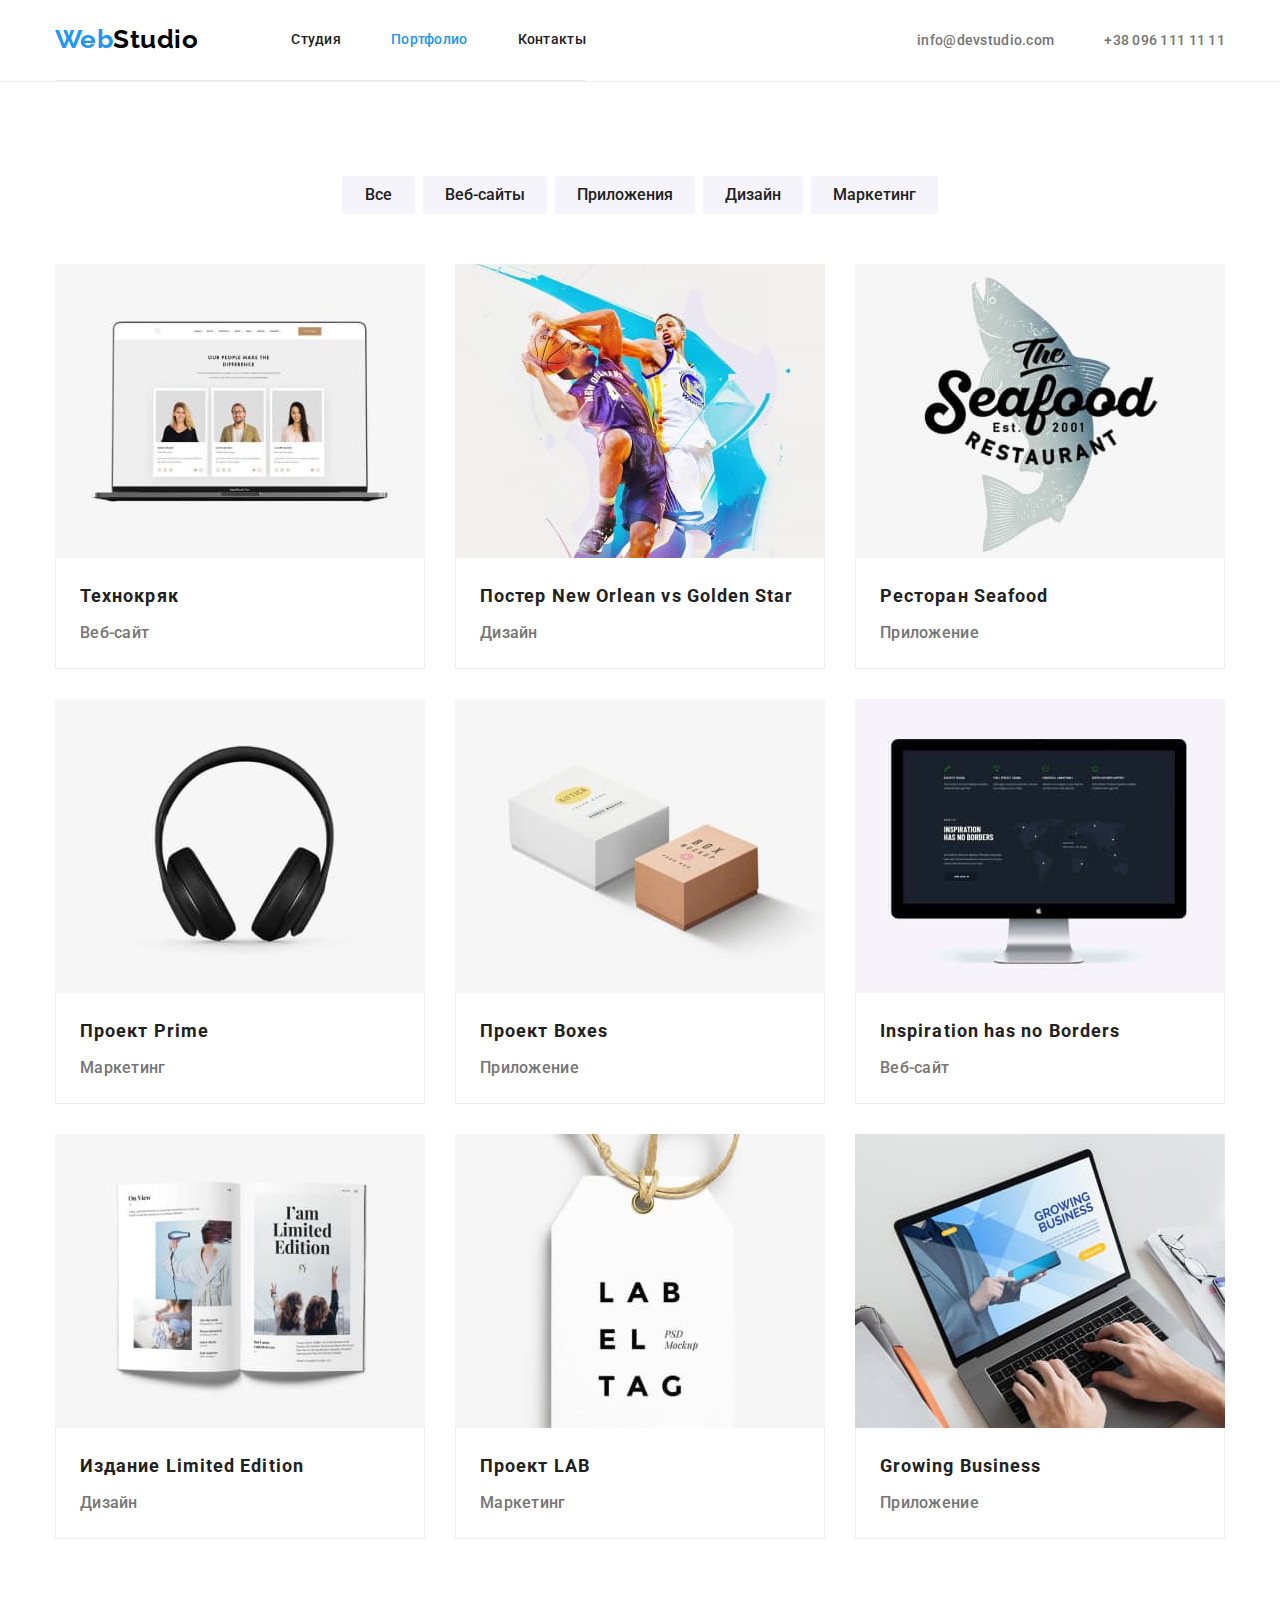
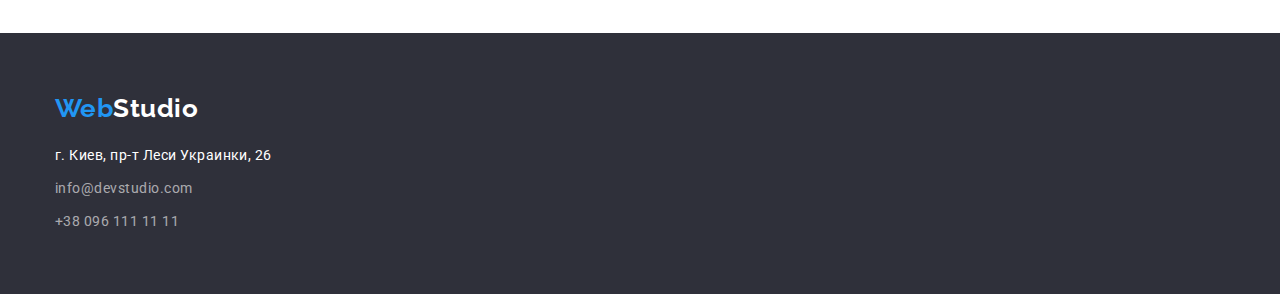
==== commit 29b781ad: "Well done/" ====
--- a/portfolio.html
+++ b/portfolio.html
@@ -17,7 +17,7 @@
 </head>
 
 <body>
-    <header class="header section site-nav">
+    <header class="site-nav">
         <div class="container">
             <nav class="site-nav">
                 <a href="./index.html" class="logo">Web<span class="studio">Studio</span></a>
@@ -39,10 +39,9 @@
     </header>
 
     <main> 
-
         <section class="products section">
             <div class="container">
-                <h1 class="products title">Реализованные проекты</h1>
+                <h1 class="visualy-hidden">Реализованные проекты</h1>
                     <ul  class="filters">
                         <li class="filter"><button type="button" class="button all">Все</button></li>
                         <li class="filter"><button type="button" class="button sites">Веб-сайты</button></li>
--- a/css/styles.css
+++ b/css/styles.css
@@ -14,12 +14,10 @@
 }
 
 .section {
-  display: flex;
   margin-right: auto;
   margin-left: auto;
   padding-top: 94px;
   padding-bottom: 94px;
-  justify-content: center;
 }
 
 .container {
@@ -27,10 +25,20 @@
   display: flex;
   padding-right: 15px;
   padding-left: 15px;
+  margin-left: auto;
+  margin-right: auto;
 }
 
 .title {
   color: var(--header-color);
+}
+
+.visualy-hidden {
+  position: absolute;
+  clip: rect(0 0 0 0);
+  width: 1px;
+  height: 1px;
+  margin: -1px;
 }
 
 ul {
@@ -50,13 +58,16 @@
   margin: 0px;
 }
 
+img {
+  display: block;
+}
+
 /* header */
 /* navigation */
 
-.section.site-nav {
-  padding-top: 24px;
-  padding-bottom: 25px;
+.site-nav {
   border-bottom: 1px solid #ececec;
+  align-items: center;
 }
 
 .container > .site-nav {
@@ -70,7 +81,6 @@
   font-size: 26px;
   line-height: 1.2;
   color: var(--hover-focus-color);
-  text-shadow: 0px 4px 4px rgba(0, 0, 0, 0.25);
 }
 
 .site-nav .logo .studio {
@@ -100,6 +110,10 @@
 
 .site-nav .page {
   color: var(--header-color);
+
+  display: block;
+  padding-top: 32px;
+  padding-bottom: 32px;
 }
 
 .page.current {
@@ -116,13 +130,14 @@
   margin-left: auto;
 }
 
-.e-mail {
-  color: var(--primary-font-color);
-}
-
+.e-mail,
 .tel {
   color: var(--primary-font-color);
-
+  padding-top: 32px;
+  padding-bottom: 32px;
+}
+
+.contact-header li:last-child {
   margin-left: 50px;
 }
 
@@ -188,6 +203,10 @@
 }
 
 /* features-section */
+.feature {
+  width: 270px;
+}
+
 .features.title {
   display: none;
 }
@@ -313,6 +332,10 @@
   width: 145px;
 }
 
+address {
+  margin-top: 20px;
+}
+
 .logo .studio {
   color: #ffffff;
 }
@@ -325,8 +348,6 @@
 
 .contacts {
   flex-direction: column;
-
-  margin-top: 20px;
 }
 
 .contact-footer {
@@ -360,11 +381,7 @@
 }
 
 .filters {
-  margin-bottom: 34px;
-}
-
-.products.title {
-  display: none;
+  margin-bottom: 50px;
 }
 
 .filter:not(:last-child) {
@@ -403,10 +420,6 @@
   margin: -15px;
 }
 
-.project img {
-  display: block;
-}
-
 .project {
   background: #ffffff;
 
@@ -425,10 +438,12 @@
   font-size: 18px;
   line-height: 2;
   letter-spacing: 0.06em;
+  margin-bottom: 4px;
 }
 
 .discription .text {
   color: var(--primary-font-color);
   font-size: 16px;
   line-height: 1.87;
-}
+  margin: 0px;
+}
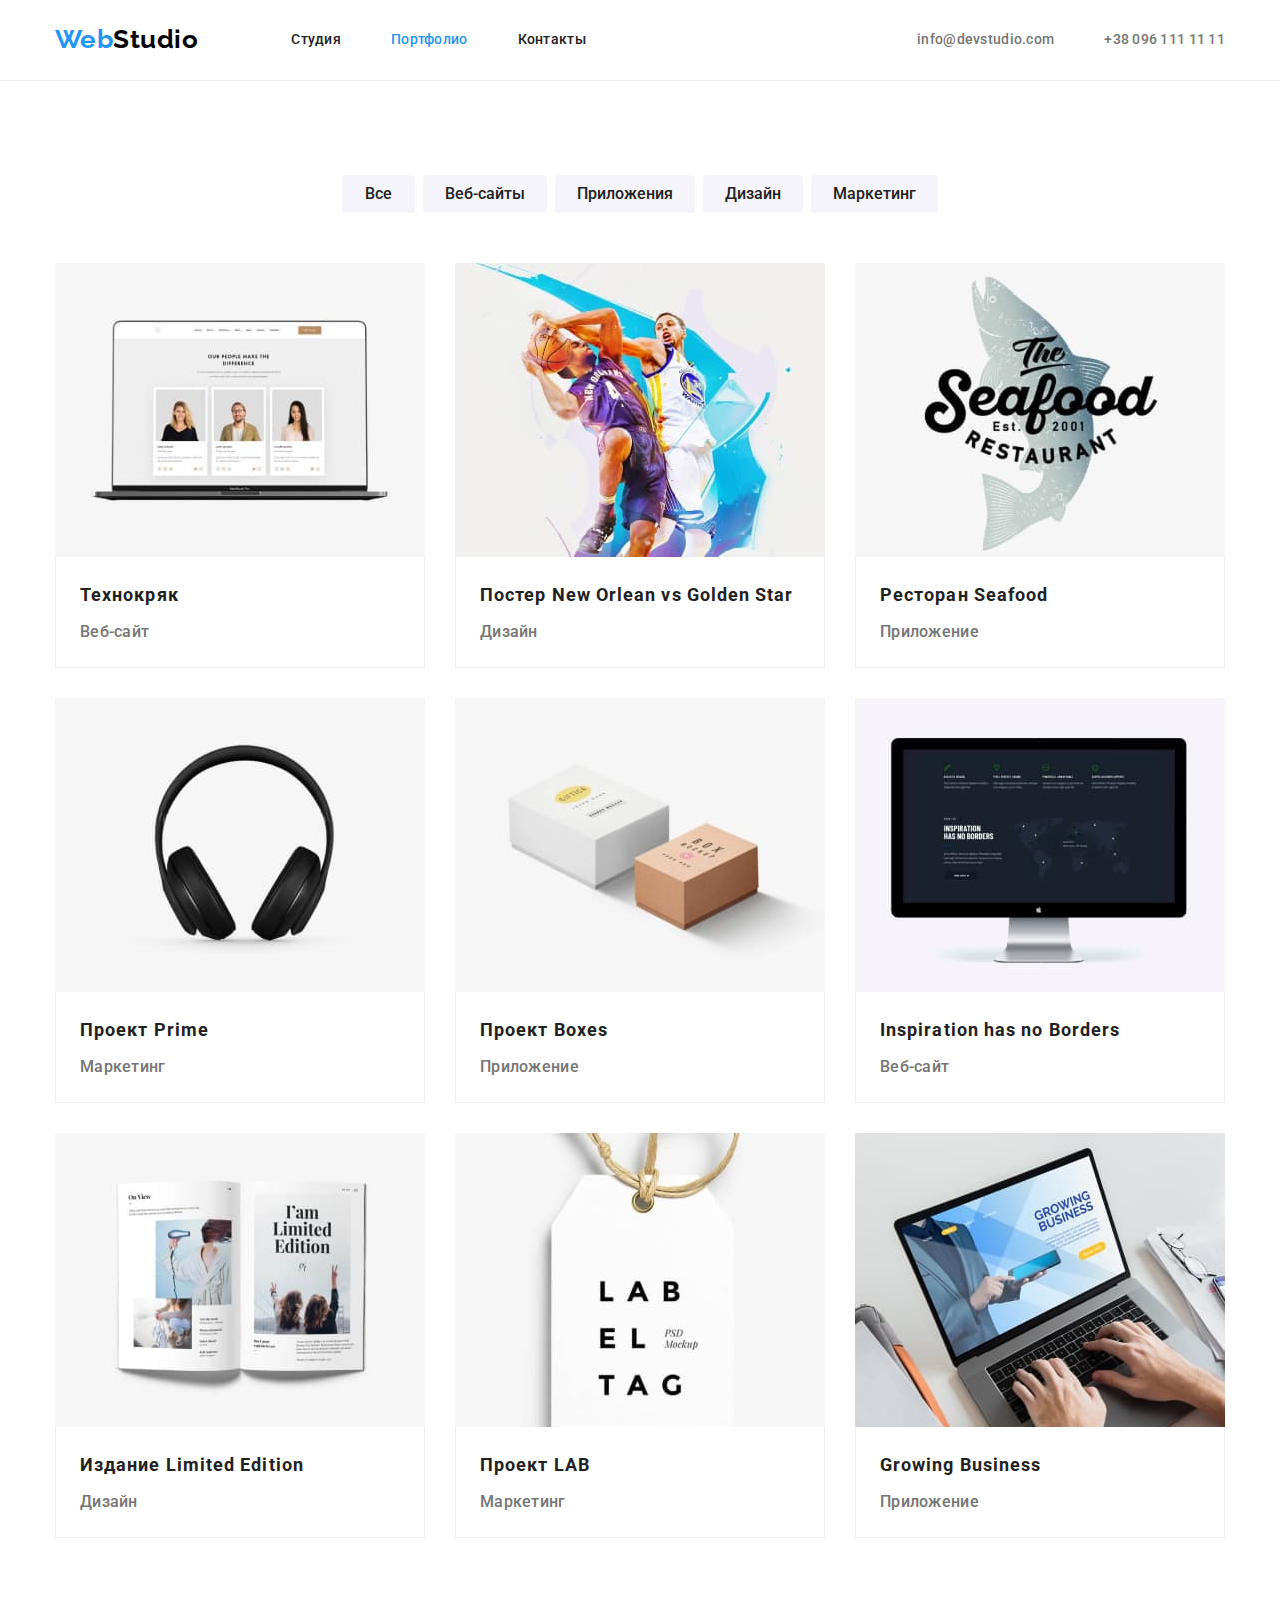
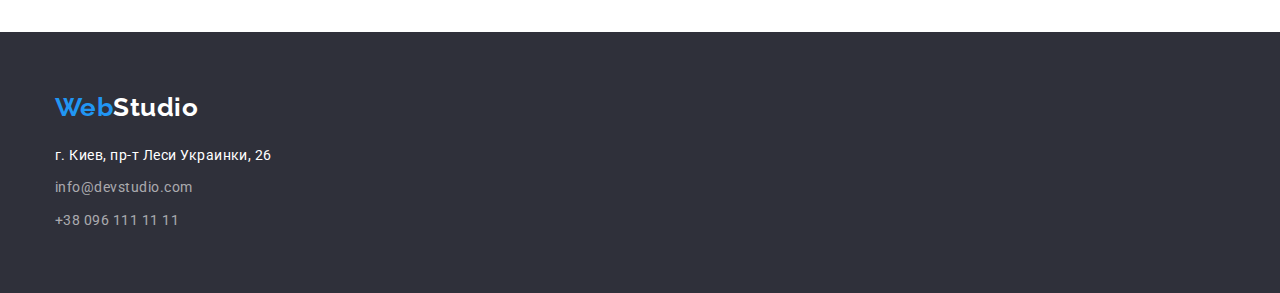
==== commit 3abd4c29: "Fin #2" ====
--- a/portfolio.html
+++ b/portfolio.html
@@ -164,6 +164,6 @@
             </address>
         </div>
     </footer>
- 
+
 </body>
 </html>--- a/css/styles.css
+++ b/css/styles.css
@@ -22,7 +22,6 @@
 
 .container {
   width: 1200px;
-  display: flex;
   padding-right: 15px;
   padding-left: 15px;
   margin-left: auto;
@@ -46,7 +45,6 @@
 
   margin: 0px;
   padding: 0px;
-  display: flex;
 }
 
 h1,
@@ -64,9 +62,16 @@
 
 /* header */
 /* navigation */
+header {
+  border-bottom: 1px solid #ececec;
+}
+
+header > .container {
+  display: flex;
+}
 
 .site-nav {
-  border-bottom: 1px solid #ececec;
+  display: flex;
   align-items: center;
 }
 
@@ -100,6 +105,7 @@
 }
 
 .links {
+  display: flex;
   margin-left: 93px;
   align-items: center;
 }
@@ -126,6 +132,7 @@
 }
 
 .contact-header {
+  display: flex;
   align-items: center;
   margin-left: auto;
 }
@@ -173,6 +180,7 @@
   text-transform: uppercase;
 
   width: 696px;
+  margin: 0 auto;
 }
 
 .hero .button {
@@ -203,16 +211,17 @@
 }
 
 /* features-section */
+.features.title {
+  display: none;
+}
+
+.features-list {
+  display: flex;
+  font-size: 14px;
+}
+
 .feature {
   width: 270px;
-}
-
-.features.title {
-  display: none;
-}
-
-.features-list {
-  font-size: 14px;
 }
 
 .feature:not(:last-child) {
@@ -240,6 +249,7 @@
 }
 
 .images {
+  display: flex;
   margin-top: 50px;
 }
 
@@ -275,6 +285,7 @@
 }
 
 .team.cards {
+  display: flex;
   margin-top: 50px;
 }
 
@@ -291,10 +302,6 @@
   margin-right: 30px;
 }
 
-.card > img {
-  display: block;
-}
-
 .card > .title {
   font-weight: 500;
 }
@@ -328,7 +335,6 @@
 }
 
 footer .logo {
-  text-shadow: none;
   width: 145px;
 }
 
@@ -344,10 +350,6 @@
   text-decoration: none;
   font-style: normal;
   color: #ffffff;
-}
-
-.contacts {
-  flex-direction: column;
 }
 
 .contact-footer {
@@ -375,13 +377,10 @@
 
 /* portfolio-page */
 /* main-products */
-.products > .container {
-  flex-direction: column;
-  align-items: center;
-}
-
 .filters {
+  display: flex;
   margin-bottom: 50px;
+  justify-content: center;
 }
 
 .filter:not(:last-child) {
@@ -408,14 +407,12 @@
 .filter .button:focus {
   background: var(--hover-focus-color);
   color: #ffffff;
-}
-
-.filter .button:active {
   box-shadow: 0px 3px 1px rgba(0, 0, 0, 0.1), 0px 1px 2px rgba(0, 0, 0, 0.08),
     0px 2px 2px rgba(0, 0, 0, 0.12);
 }
 
 .projects {
+  display: flex;
   flex-wrap: wrap;
   margin: -15px;
 }
